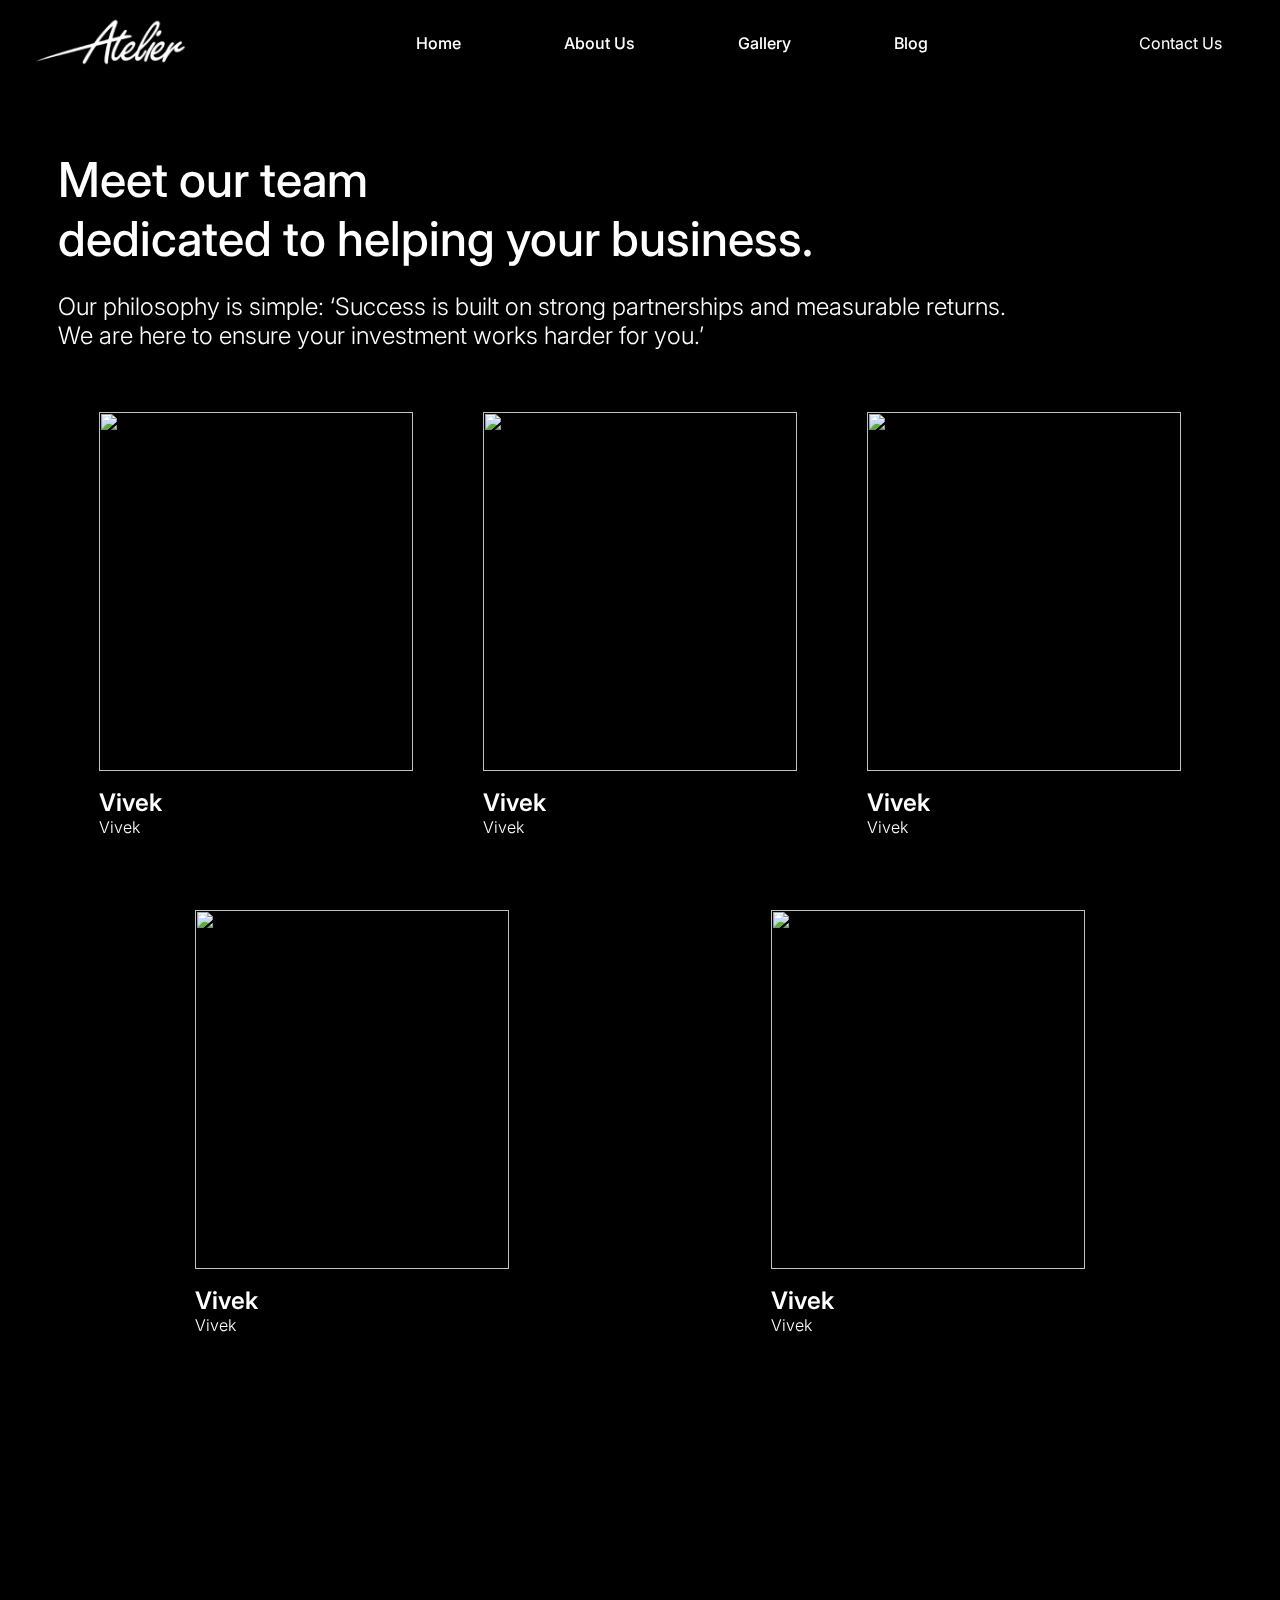
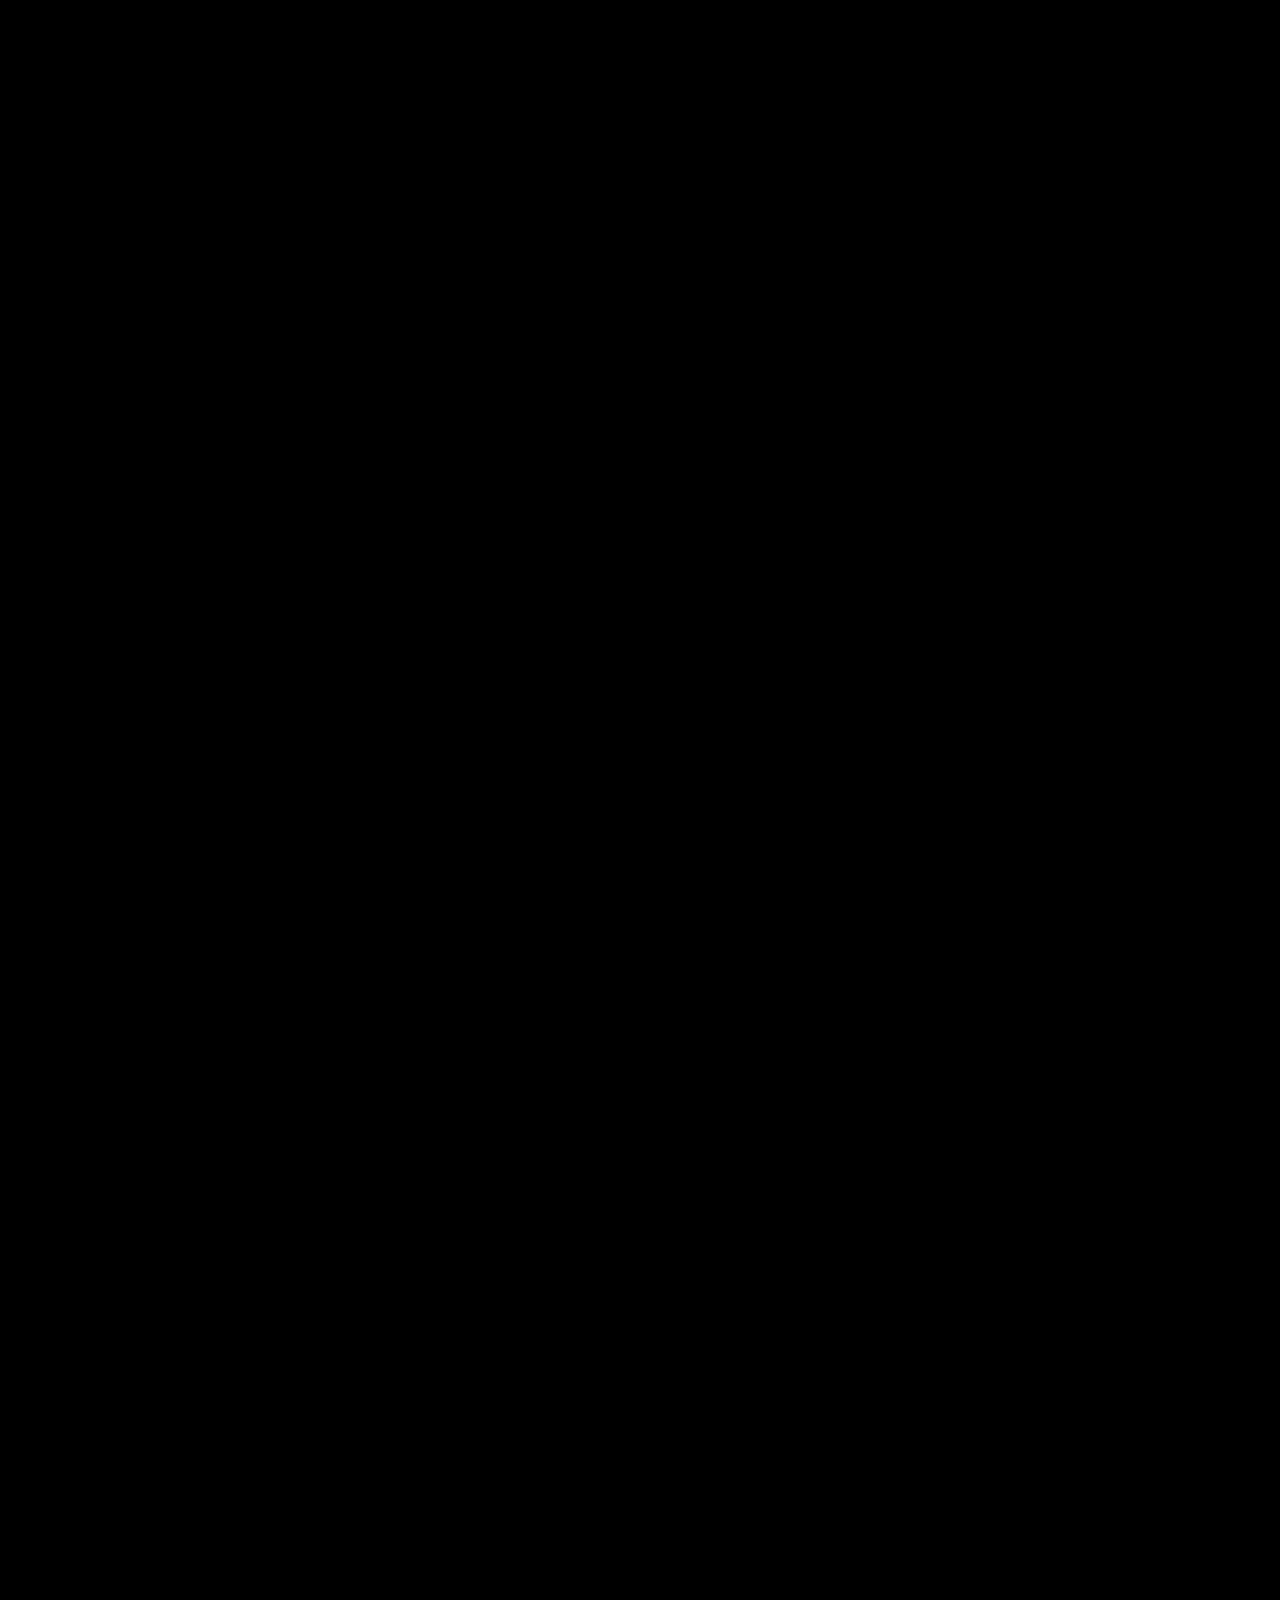
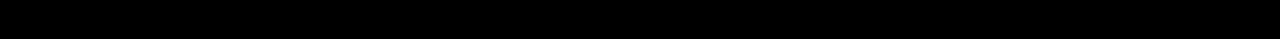
==== about.html @ 5145761d "about us page" ====
<!DOCTYPE html>
<html lang="en">
<head>
    <meta charset="UTF-8">
    <meta name="viewport" content="width=device-width, initial-scale=1.0">
    <link rel="stylesheet" href="./css/about.css">
    <link rel="stylesheet" href="./css/mob_res_about.css">
    <script src="https://kit.fontawesome.com/45e114222a.js" crossorigin="anonymous"></script>
    <link rel="stylesheet" href="https://cdn.jsdelivr.net/npm/aos@2.3.4/dist/aos.css">
    <title>About Us</title>
</head>
<body>
    
    <ul id="navbar_center_mob" class="navbar_center_mob" >
        <li><a href="#">Home</a></li>
        <li><a href="#">About Us</a></li>
        <!-- <li><a href="#">Services</a></li> -->
        <li><a href="./gallery.html">Gallery</a></li>
        <li><a href="./blog.html">Blog</a></li>
    </ul>
    <button onclick="navToggle()" id="nav_cross" class="nav_cross" ><img src="./assets/img/Arrow_4_white.png" alt=""></button>

    <section data-aos="fade-up" class="hero" >
        <section class="navbar" >
            <img src="./assets/img/Navbar_brand.png" alt="">
            <ul class="navbar_center" >
                <li><a href="#">Home</a></li>
                <li><a href="#">About Us</a></li>
                <!-- <li><a href="#ser">Services</a></li> -->
                <li><a href="./gallery.html">Gallery</a></li>
                <li><a href="./blog.html">Blog</a></li>
            </ul>
            <a class="nav_con" href="#contact">Contact Us</a>
            <button onclick="navToggle()" class="nav_ham" ><img src="./assets/img/ham.png" alt=""></button>
        </section>
    </section>

    <section data-aos="fade-up" >
        <div class="hero_top">
            <p class="hero_top_main" >Meet our team <br> dedicated to helping your business.</p>
            <p class="hero_top_sub" >Our philosophy is simple: ‘Success is built on strong partnerships and measurable returns. <br> We are here to ensure your investment works harder for you.’</p>
        </div>
    </section>


    <section data-aos="fade-up" class="hero_bottom">

        <div class="hero_b_col">
            <div class="hero_b_box">
                <img src="" alt="">
                <p class="hero_b_b_name">Vivek</p>
                <p class="hero_b_b_pos">Vivek</p>
            </div>
    
            <div class="hero_b_box">
                <img src="" alt="">
                <p class="hero_b_b_name">Vivek</p>
                <p class="hero_b_b_pos">Vivek</p>
            </div>
    
            <div class="hero_b_box">
                <img src="" alt="">
                <p class="hero_b_b_name">Vivek</p>
                <p class="hero_b_b_pos">Vivek</p>
            </div>
        </div>

        <div class="hero_b_col">
            <div class="hero_b_box">
                <img src="" alt="">
                <p class="hero_b_b_name">Vivek</p>
                <p class="hero_b_b_pos">Vivek</p>
            </div>
    
            <div class="hero_b_box">
                <img src="" alt="">
                <p class="hero_b_b_name">Vivek</p>
                <p class="hero_b_b_pos">Vivek</p>
            </div>
        </div>

        

    </section>
    <ul data-aos="fade-up" class="mem_list">
        <li><button><img src="" alt=""></button></li>
        <li><button><img src="" alt=""></button></li>
        <li><button><img src="" alt=""></button></li>
        <li><button><img src="" alt=""></button></li>
        <li><button><img src="" alt=""></button></li>
    </ul>

    <section data-aos="fade-up" class="vision">
        <p class="vis_head">Our Vision</p>
        <p class="vis_sub">"To be the leading force in transforming brands through innovative storytelling and strategic solutions, creating meaningful connections that inspire, engage, and drive measurable ROI. We are dedicated to empowering brands to scale, thrive, and achieve lasting success by understanding their unique needs and delivering exceptional results in an ever-evolving market."</p>
    </section>

    <div data-aos="fade-up" class="team">
        <p class="team_head">Join our team</p>
        <p class="team_sub">We Are Proudly Hiring: Join Us in Shaping the Future of Success</p>

        <a href="#" style="margin-top: 39px;" class="team_box">
            <div class="team_b_left">
                <div class="team_b_l_top">
                    <p style="font-size: 12px;font-weight: 600;" >Design</p>
                    <p style="font-size: 28px;" >Video Editor</p>
                </div>
                <div class="team_b_l_bottom">
                    <p>Hybrid <i class="fa-solid fa-circle"></i> Internship</p>
                </div>
            </div>
            <div class="team_b_right">
                <div class="team_b_l_top">
                    <p>Apply now <i class="fa-solid fa-arrow-up-right-from-square"></i></p>
                </div>
            </div>
        </a>

        <a href="#" class="team_box">
            <div class="team_b_left">
                <div class="team_b_l_top">
                    <p style="font-size: 12px;font-weight: 600;" >Development</p>
                    <p style="font-size: 28px;" >Full Stack Java Developer</p>
                </div>
                <div class="team_b_l_bottom">
                    <p>Hybrid <i class="fa-solid fa-circle"></i> Internship</p>
                </div>
            </div>
            <div class="team_b_right">
                <div class="team_b_l_top">
                    <p>Apply now <i class="fa-solid fa-arrow-up-right-from-square"></i></p>
                </div>
            </div>
        </a>

        <a href="#" style="height: 146px;" class="team_box">
            <div class="team_b_left">
                <div class="team_b_l_top">
                    <p style="font-size: 12px;font-weight: 600;" >Management</p>
                    <p style="font-size: 28px;" >Customer Management Executive</p>
                </div>
                <div class="team_b_l_bottom">
                    <p>Hybrid <i class="fa-solid fa-circle"></i> Internship</p>
                </div>
            </div>
            <div class="team_b_right">
                <div class="team_b_l_top">
                    <p>Apply now <i class="fa-solid fa-arrow-up-right-from-square"></i></p>
                </div>
            </div>
        </a>

    </div>

    <footer data-aos="fade-up">
        <img src="./assets/img/Navbar_brand.png" alt="">
        <p class="foot_quote">Lorem ipsum odor amet, consectetuer adipiscing elit. Auctor integer consequat fusce taciti placerat aliquam. Vitae nullam ex purus ac, fermentum est egestas.</p>
        <p class="cpy_write">© 2024 All Rights Reserved, Atelier Adventures</p>
    </footer>
    <script src="https://cdn.jsdelivr.net/npm/aos@2.3.4/dist/aos.js"></script>
    <script>
      AOS.init();
    </script>
</body>

<script>
var toggle = true;

const navToggle = () =>{
    console.log(toggle,"toggle");
    
    if(toggle){
        document.getElementById('navbar_center_mob').style.right = '-500px'
        document.getElementById('nav_cross').style.right = '-100px'
        toggle = false
    }else{
        document.getElementById('navbar_center_mob').style.right = window.innerWidth > 480 && window.innerWidth < 1120 ? '15%' : '0px'
        document.getElementById('nav_cross').style.right = window.innerWidth > 480 && window.innerWidth < 1120 ? '15%' : '10px'
        toggle = true
    }
}
navToggle()
</script>
</html>
---- css/about.css ----
@import url('https://fonts.googleapis.com/css2?family=Instrument+Serif:ital@0;1&family=Inter:ital,opsz,wght@0,14..32,100..900;1,14..32,100..900&display=swap');

*{
    margin: 0px;
    padding: 0px;
}
body{
    font-family: "Inter", serif;
    background-color: black;
    color: white;
    width: 100vw;
    overflow-x: hidden;
}


.navbar{
    height: 86px;
    display: flex;
    flex-direction: row;
    justify-content: space-between;
    align-items: center;
    margin: 0px 70px;
    position: absolute;
    width: 90vw;
    top: 0px;
    background-color: #ffffff00;
}
.navbar img{
    width: auto;
    height: 86px;
    margin-left: -5vh;
    background-color: #ffffff00;
}
.navbar_center_mob{
    display: none;
}
.navbar_center{
    display: flex;
    flex-direction: row;
    align-items: center;
    justify-content: space-between;
    width: 40vw;
    background-color: #ffffff00;
}
.navbar_center li{
    text-decoration: none;
    list-style: none;
    font-weight: 500;
    background-color: #ffffff00;

}
.navbar_center li a{
    color: white;
    text-decoration: none;
    background-color: #00000000;
}

.navbar a{
    color: white;
    text-decoration: none;
    background-color: transparent;
}
.nav_cross{
    display: none;
}
.nav_ham{
    display: none;
}




.hero_top{
    margin: 0px 58px;
    /* margin-top: 78px; */
    padding-top: 150px;
}
.hero_top_main{
    font-size: 48px;
    font-weight: 500;
    color: white;
}
.hero_top_sub{
    font-size: 24px;
    font-weight: 300;
    margin-top: 24px;
}

.hero_bottom{
    width: 90vw;
    margin-left: 5vw;
    margin-top: 62px;
    display: flex;
    flex-direction: column;
    gap: 73px;
}
.hero_b_col{
    display: flex;
    justify-content: space-around;
    align-items: center;
}

.hero_b_box img{
    width: 314px;
    height: 359px;
    margin-bottom: 17px;
}
.hero_b_b_name{
    font-size: 24px;
    font-weight: 600;
}
.hero_b_b_pos{
    font-size: 16px;
    font-weight: 300;
}

.mem_list{
    display: none;
}

.vision{
    display: flex;
    flex-direction: column;
    justify-content: center;
    align-items: center;
    gap: 15px;
    margin-top: 113px;
}
.vis_head{
    font-size: 20px;
    font-weight: 400;
    text-align: center;
}
.vis_sub{
    font-size: 42px;
    font-weight: 300;
    max-width: 90vw;
    font-style: italic;
    text-align: center;
}

.team{
    display: flex;
    flex-direction: column;
    gap: 22px;
    justify-content: center;
    align-items: center;
    text-align: center;
    margin-top: 111px;
}
.team_head{
    font-size: 48px;
    font-weight: 500;
}
.team_sub{
    font-size: 24px;
    font-weight: 400;
    margin-top: 22px;
}


.team_box{
    background-color: white;
    color: black;
    width: 80vw;
    height: 146px;
    display: flex;
    justify-content: space-between;
    align-items: center;
    padding: 24px;
    text-decoration: none;
}
.team_b_left{
    display: flex;
    flex-direction: column;
    justify-content: space-between;
    align-items: flex-start;
    flex:1;
    height: 100%;
}
.team_b_right{
    height: 100%;
}
.team_b_l_top{
    text-align: left;
}



footer{
    display: flex;
    flex-direction: column;
    justify-content: center;
    align-items: center;
    text-align: center;
    margin-bottom: 30px;
    margin-top: 162px;
}
footer img{
    width: 200px;
    height: 92px;
}
.foot_quote{
    margin-top:21px ;
    margin-bottom: 30px;
    max-width: 60%;
    text-align: center;
}
---- css/mob_res_about.css ----
@media screen and (max-width:480px){
    body{
        width: 100%;
    }
    .navbar{
        height: 76px;
        width: 100vw;
        margin: 0px 0px;
    }
    .navbar img{
        height: 47px;
        margin-left: 0vh;
    }
    .navbar_center_mob{
        display: flex;
        flex-direction:column ;
        position: fixed;
        background-color: black;
        /* height: 100vh; */
        padding-top: 150px;
        padding-bottom: 1000px;
        padding-right: 80px;
        padding-left: 80px;
        top: 0px;
        right: 0px;
        z-index: 1;
        transition: 0.3s;
        /* display: none; */
    }
    .navbar_center_mob li{
        text-decoration: none;
        list-style: none;
        font-weight: 500;
        background-color: #ffffff00;
        margin-top: 20px;
        text-align: right;
    }
    .navbar_center_mob li a{
        color: white;
        text-decoration: none;
        background-color: #00000000;
    }
    .navbar a{
        display: none;
    }
    .nav_con{
        display: none;
    }
    .nav_ham{
       display: flex;
       background-color: #000000;
       border: 0px black solid;
       margin-right: 25px;
    }
    .nav_cross{
        display: flex;
        width: 100px;
        height: auto;
        position: fixed;
        z-index: 5;
        top: 50px;
        right: 10px;
        background-color: #00000000;
        border: 0px white solid;
        transition: 0.3s;
    }
    .nav_cross img{
        width: 50px;
        height: auto;
        transform: rotate(180deg);
        /* display: none; */
        /* addded line above */
    }
    .nav_ham img{
       width: auto;
       height: 32px;
    }

    .hero_top{
        margin: 0px 12px;
        padding-top: 150px;
    }
    .hero_top_main{
        font-size: 22px;
    }
    .hero_top_sub{
        font-size: 12px;
        margin-top: 24px;
        max-width: 80vw;
    }
    .hero_bottom{
        width: fit-content;
        display: flex;
        flex-direction: row;
        gap: 73px;
        overflow-x: scroll;
        max-width: 90vw;
        scrollbar-width: none;
        -ms-overflow-style: none;
    }
    .hero_bottom::-webkit-scrollbar {
        display: none; 
    }
    .hero_b_col{
        display: flex;
        justify-content: space-around;
        align-items: center;
        width: fit-content;
        gap: 73px;
    }
    .hero_b_col:nth-child(1){
        padding-left: 7vw;
    }
    .hero_b_col:nth-child(2){
        width: fit-content;
        padding-right: 40px;
    }
    
    .mem_list{
        display: flex;
        justify-content: center;
        align-items: center;
        gap: 12px;
        margin-top: 24px;
    }
    .mem_list img{
        width: 48px;
        height: 48px;
        border-radius: 48px;
        background-color: white;
    }
    .mem_list button{
        background-color: #00000000;
        border: none;
        outline: none;
    }
    .mem_list li{
        text-decoration: none;
        list-style-type: none;
    }
    .vision{
        margin-top: 90px;
    }
    .vis_head{
        font-size: 16px;
    }
    .vis_sub{
        font-size: 20px;
    }
    
    .team{
        margin-top: 90px;
    }
    .team_head{
        font-size: 22px;
        font-weight: 400;
        font-family: "Instrument Serif", serif;
        font-style: italic;
    }
    .team_sub{
        font-size: 12px;
        font-weight: 400;
        margin-top: 22px;
    }
    
    
    .team_box{
        height: 116px;
        padding: 16px;
        width: 88vw;
    }

    .team_b_right{
        height: 100%;
    }
    .team_b_l_top{
        text-align: left;
    }




    footer{
        display: flex;
        flex-direction: column;
        justify-content: center;
        align-items: center;
        text-align: center;
        margin-bottom: 30px;
        margin-top: 42px;
    }
    footer img{
        width: 200px;
        height: 92px;
        margin-left: -20px;
    }
    .foot_quote{
        margin-top:21px ;
        margin-bottom: 30px;
        max-width: 90%;
        text-align: center;
        font-size: 14px;
        font-family: 200;
    }
    .cpy_write{
        font-size: 12px;
        font-weight: 200;
    }
}
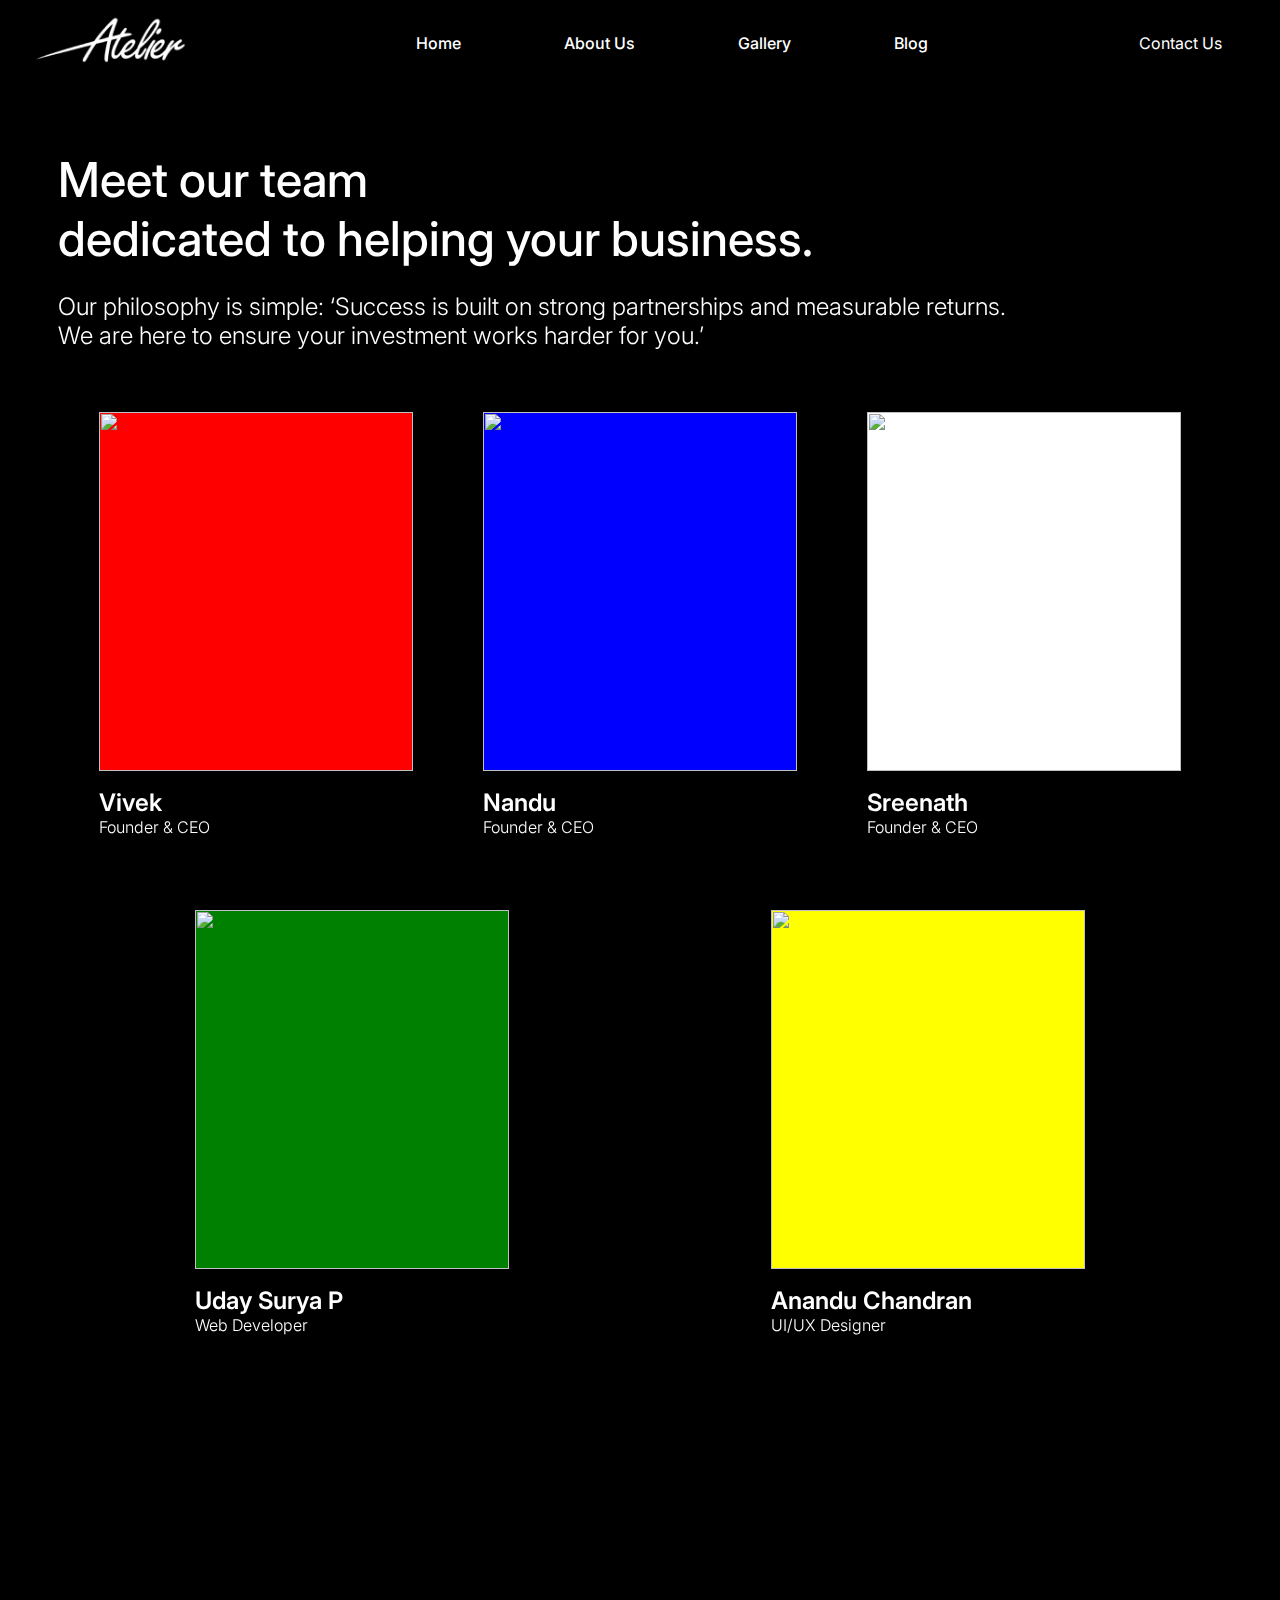
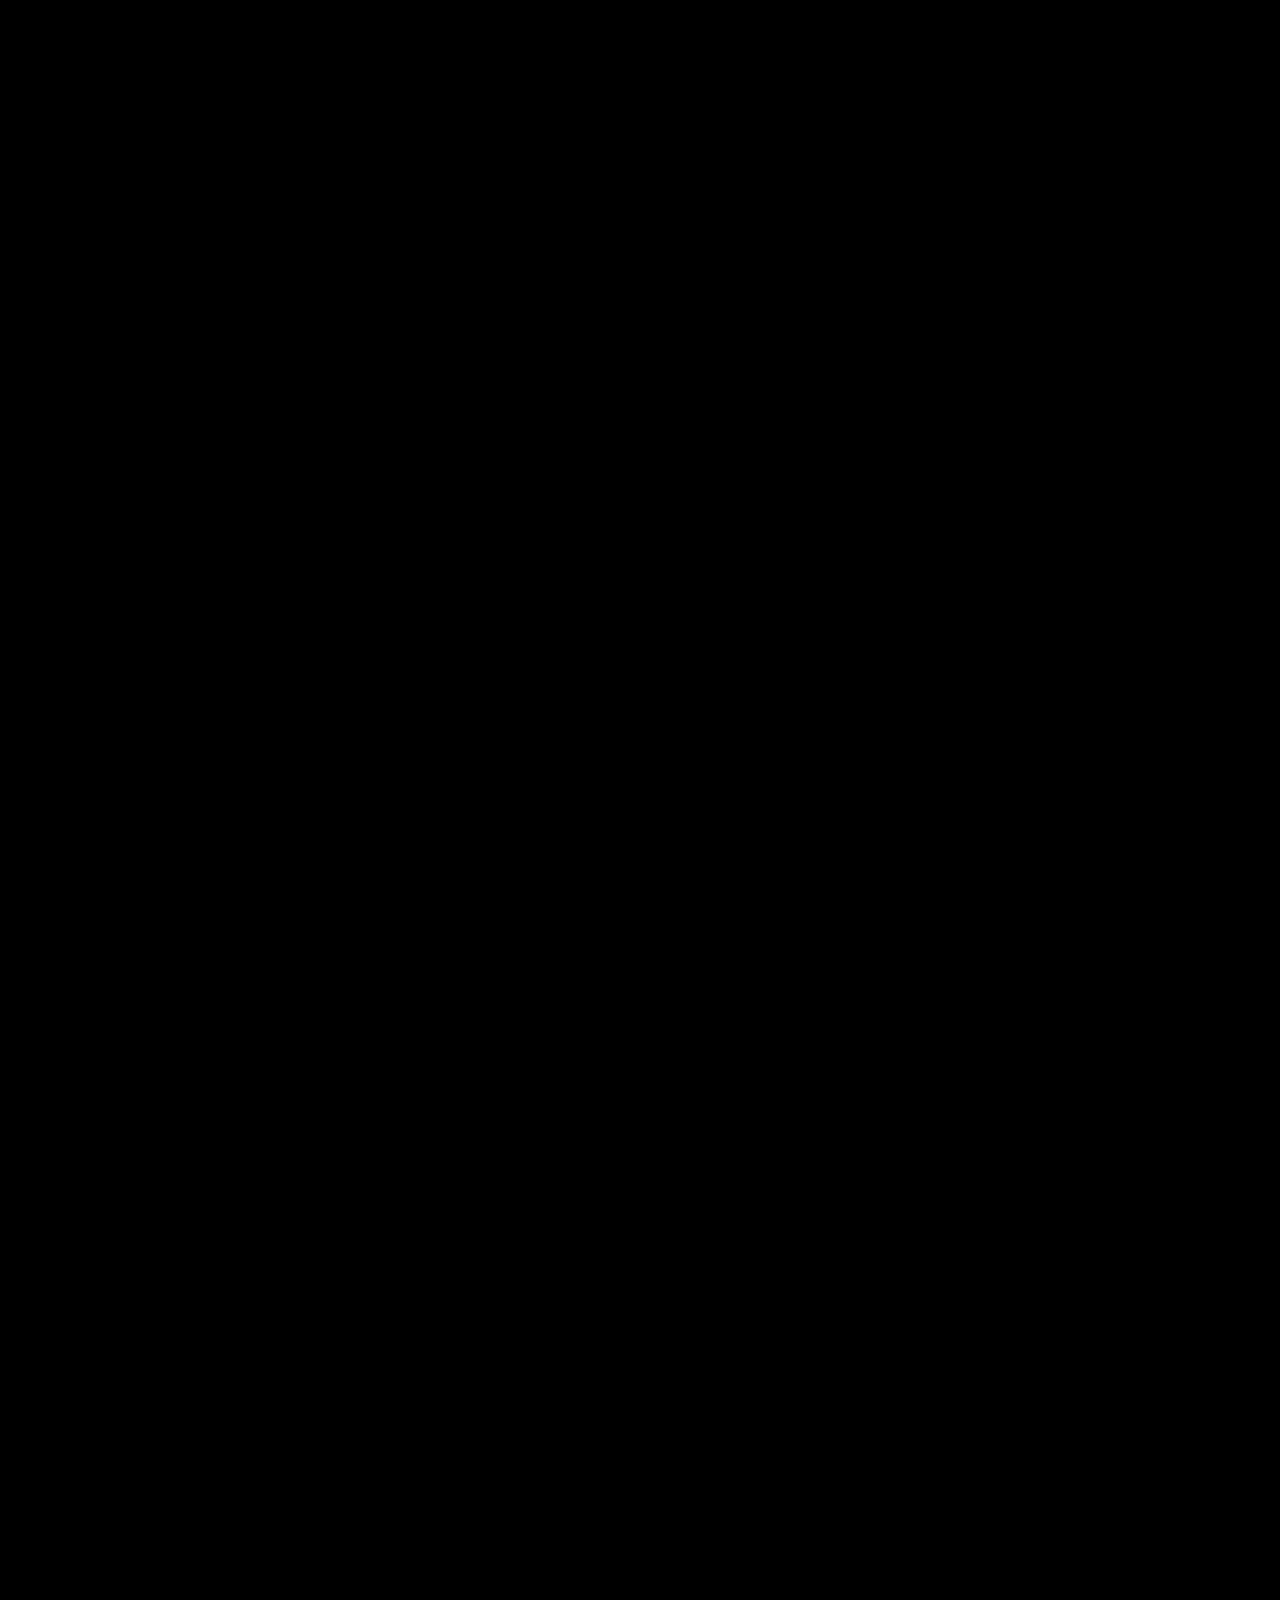
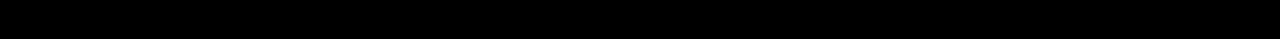
==== commit c071adb1: "updated" ====
--- a/about.html
+++ b/about.html
@@ -19,21 +19,19 @@
         <li><a href="./blog.html">Blog</a></li>
     </ul>
     <button onclick="navToggle()" id="nav_cross" class="nav_cross" ><img src="./assets/img/Arrow_4_white.png" alt=""></button>
-
-    <section data-aos="fade-up" class="hero" >
-        <section class="navbar" >
-            <img src="./assets/img/Navbar_brand.png" alt="">
-            <ul class="navbar_center" >
-                <li><a href="#">Home</a></li>
-                <li><a href="#">About Us</a></li>
-                <!-- <li><a href="#ser">Services</a></li> -->
-                <li><a href="./gallery.html">Gallery</a></li>
-                <li><a href="./blog.html">Blog</a></li>
-            </ul>
-            <a class="nav_con" href="#contact">Contact Us</a>
-            <button onclick="navToggle()" class="nav_ham" ><img src="./assets/img/ham.png" alt=""></button>
-        </section>
+    <section class="navbar" >
+        <a href="./index.html"><img src="./assets/img/Navbar_brand.png" alt=""></a>
+        <ul class="navbar_center" >
+            <li><a href="./index.html">Home</a></li>
+            <li><a href="#">About Us</a></li>
+            <!-- <li><a href="#ser">Services</a></li> -->
+            <li><a href="./gallery.html">Gallery</a></li>
+            <li><a href="./blog.html">Blog</a></li>
+        </ul>
+        <a class="nav_con" href="./index.html#contact">Contact Us</a>
+        <button onclick="navToggle()" class="nav_ham" ><img src="./assets/img/ham.png" alt=""></button>
     </section>
+   
 
     <section data-aos="fade-up" >
         <div class="hero_top">
@@ -46,36 +44,36 @@
     <section data-aos="fade-up" class="hero_bottom">
 
         <div class="hero_b_col">
-            <div class="hero_b_box">
-                <img src="" alt="">
+            <div id="hero_b_box_1" class="hero_b_box">
+                <img style="background-color: red;" src="https://firebasestorage.googleapis.com/v0/b/atelieradsventure-23d76.firebasestorage.app/o/cropped%2FVivek%20Vijayan_Cropped.png?alt=media&token=e88df3d9-acc5-4595-aa9b-bcd239f271a4" alt="">
                 <p class="hero_b_b_name">Vivek</p>
-                <p class="hero_b_b_pos">Vivek</p>
+                <p class="hero_b_b_pos">Founder & CEO</p>
             </div>
     
-            <div class="hero_b_box">
-                <img src="" alt="">
-                <p class="hero_b_b_name">Vivek</p>
-                <p class="hero_b_b_pos">Vivek</p>
+            <div id="hero_b_box_2" class="hero_b_box">
+                <img style="background-color: blue;" src="https://firebasestorage.googleapis.com/v0/b/atelieradsventure-23d76.firebasestorage.app/o/cropped%2FVivek%20Vijayan_Cropped.png?alt=media&token=e88df3d9-acc5-4595-aa9b-bcd239f271a4" alt="">
+                <p class="hero_b_b_name">Nandu</p>
+                <p class="hero_b_b_pos">Founder & CEO</p>
             </div>
     
-            <div class="hero_b_box">
-                <img src="" alt="">
-                <p class="hero_b_b_name">Vivek</p>
-                <p class="hero_b_b_pos">Vivek</p>
+            <div id="hero_b_box_3" class="hero_b_box">
+                <img style="background-color: white;" src="https://firebasestorage.googleapis.com/v0/b/atelieradsventure-23d76.firebasestorage.app/o/cropped%2FVivek%20Vijayan_Cropped.png?alt=media&token=e88df3d9-acc5-4595-aa9b-bcd239f271a4" alt="">
+                <p class="hero_b_b_name">Sreenath</p>
+                <p class="hero_b_b_pos">Founder & CEO</p>
             </div>
         </div>
 
         <div class="hero_b_col">
-            <div class="hero_b_box">
-                <img src="" alt="">
-                <p class="hero_b_b_name">Vivek</p>
-                <p class="hero_b_b_pos">Vivek</p>
+            <div id="hero_b_box_4" class="hero_b_box">
+                <img style="background-color: green;" src="https://firebasestorage.googleapis.com/v0/b/atelieradsventure-23d76.firebasestorage.app/o/Team%20members%2FUday%20Surya%20P.JPG?alt=media&token=baf4bc93-eb8a-4fb7-b028-3e6b7dc2e755" alt="">
+                <p class="hero_b_b_name">Uday Surya P</p>
+                <p class="hero_b_b_pos">Web Developer</p>
             </div>
     
-            <div class="hero_b_box">
-                <img src="" alt="">
-                <p class="hero_b_b_name">Vivek</p>
-                <p class="hero_b_b_pos">Vivek</p>
+            <div id="hero_b_box_5" class="hero_b_box">
+                <img style="background-color: yellow;" src="https://firebasestorage.googleapis.com/v0/b/atelieradsventure-23d76.firebasestorage.app/o/Team%20members%2FAnandu%20Chandran.jpg?alt=media&token=ad373ebf-1586-4a66-abae-d178936e40ce" alt="">
+                <p class="hero_b_b_name">Anandu Chandran</p>
+                <p class="hero_b_b_pos">UI/UX Designer</p>
             </div>
         </div>
 
@@ -83,11 +81,11 @@
 
     </section>
     <ul data-aos="fade-up" class="mem_list">
-        <li><button><img src="" alt=""></button></li>
-        <li><button><img src="" alt=""></button></li>
-        <li><button><img src="" alt=""></button></li>
-        <li><button><img src="" alt=""></button></li>
-        <li><button><img src="" alt=""></button></li>
+        <li><button onclick="changeImg(1)" ><img src="" alt=""></button></li>
+        <li><button onclick="changeImg(2)" ><img src="" alt=""></button></li>
+        <li><button onclick="changeImg(3)" ><img src="" alt=""></button></li>
+        <li><button onclick="changeImg(4)" ><img src="" alt=""></button></li>
+        <li><button onclick="changeImg(5)" ><img src="" alt=""></button></li>
     </ul>
 
     <section data-aos="fade-up" class="vision">
@@ -99,7 +97,7 @@
         <p class="team_head">Join our team</p>
         <p class="team_sub">We Are Proudly Hiring: Join Us in Shaping the Future of Success</p>
 
-        <a href="#" style="margin-top: 39px;" class="team_box">
+        <a href="./blog.html" style="margin-top: 39px;" class="team_box">
             <div class="team_b_left">
                 <div class="team_b_l_top">
                     <p style="font-size: 12px;font-weight: 600;" >Design</p>
@@ -116,7 +114,7 @@
             </div>
         </a>
 
-        <a href="#" class="team_box">
+        <a href="./blog.html" class="team_box">
             <div class="team_b_left">
                 <div class="team_b_l_top">
                     <p style="font-size: 12px;font-weight: 600;" >Development</p>
@@ -133,7 +131,7 @@
             </div>
         </a>
 
-        <a href="#" style="height: 146px;" class="team_box">
+        <a href="./blog.html" class="team_box">
             <div class="team_b_left">
                 <div class="team_b_l_top">
                     <p style="font-size: 12px;font-weight: 600;" >Management</p>
@@ -164,6 +162,15 @@
 </body>
 
 <script>
+
+const changeImg = (num) =>{
+    document.getElementById(`hero_b_box_${num}`).scrollIntoView({
+        behavior: 'smooth',
+        inline:"center",
+        block:"center"
+    })
+}
+
 var toggle = true;
 
 const navToggle = () =>{
